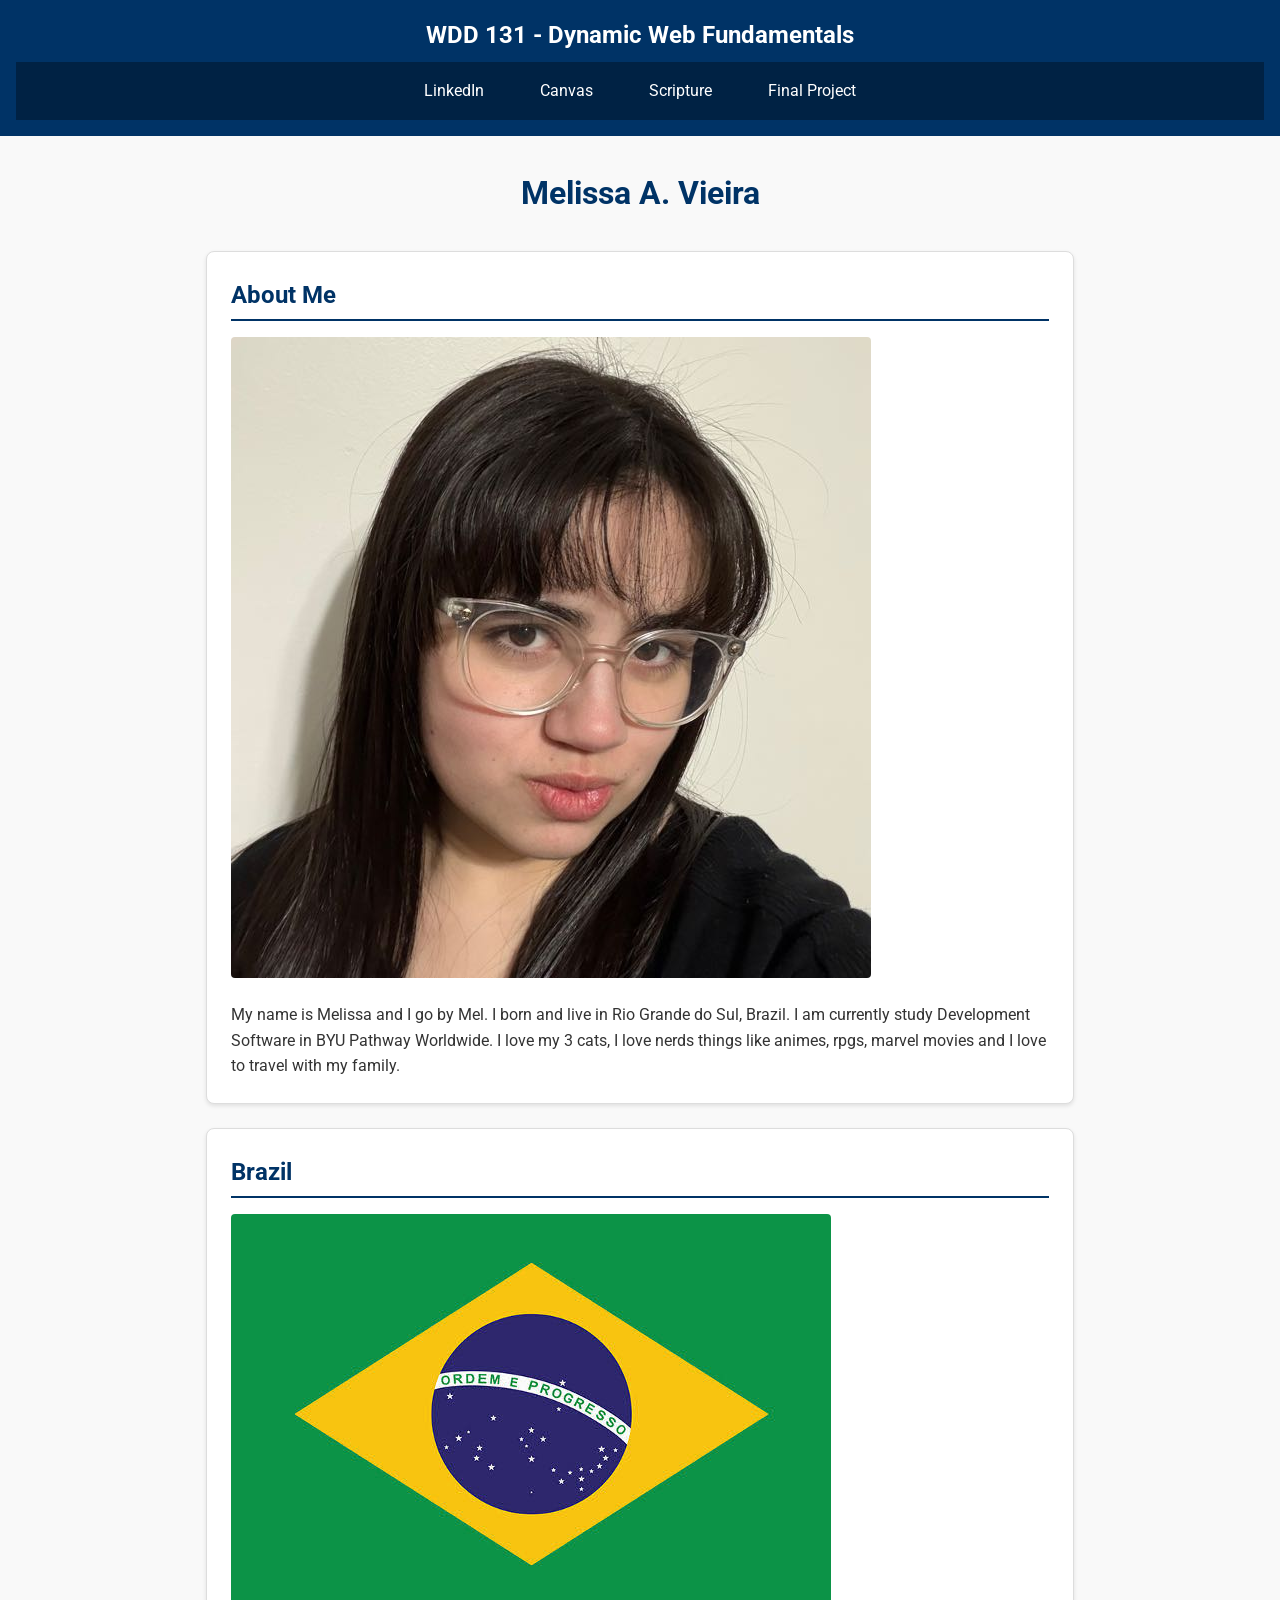
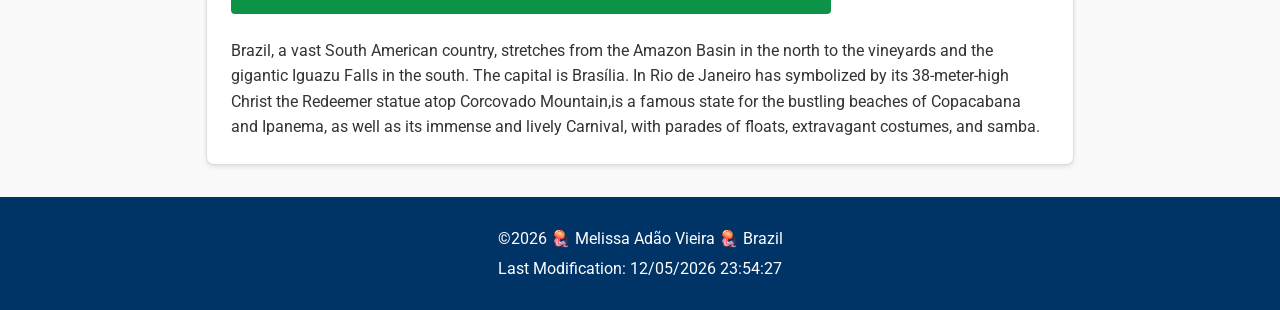
==== index.html @ 9e653934 "Commit limpo wdd131" ====
<!DOCTYPE html>
<html lang="en">
<head>
    <meta charset="UTF-8">
    <meta name="viewport" content="width=device-width, initial-scale=1.0">
    <title>WDD131 - Dynamic Web Fundamentals - Melissa A. Vieira</title>
    <meta name ="description" content="This is a HTML document of the class WDD131 - Dynamic Web Fundamentals made by Melissa A. Vieira.">
    <meta name="author" content="Melissa A. Vieira">
    <link rel="preconnect" href="https://fonts.googleapis.com">
    <link rel="preconnect" href="https://fonts.gstatic.com" crossorigin>
    <link href="https://fonts.googleapis.com/css2?family=Roboto:wght@400;700&display=swap" rel="stylesheet">
    <link rel="stylesheet" href="styles/base.css">
    <script src="scripts/getdates.js" defer></script>
</head>
<body>
    <header>
        <span id="course-title" >WDD 131 - Dynamic Web Fundamentals</span>
        <nav>
            <a href="https://linkedin.com" target="_blank">LinkedIn</a>
            <a href="https://byupw.instructure.com/" target="_blank">Canvas</a>
            <a href="https://www.churchofjesuschrist.org/study/scriptures/bofm/2-ne/28?lang=eng#:~:text=30%20For%20behold,which%20they%20have." target="_blank">Scripture</a>
            <a href="#" target="_blank">Final Project</a>
        </nav>
    </header>
    <main>
        <h1> Melissa A. Vieira</h1>
            <div class="card">
                <h2>About Me</h2>
                <img src="images/melissa.jpeg" alt="Profile Melissa">
                <p> My name is Melissa and I go by Mel. I born and live in Rio Grande do Sul, Brazil. I am currently study Development Software in BYU Pathway Worldwide. I love my 3 cats, I love nerds things like animes, rpgs, marvel movies and I love to travel with my family. </p>
            </div>
             <div class="card">
                <h2>Brazil</h2>
                <img src="images/brazil.jpeg" alt="Country Melissa">
                <p>Brazil, a vast South American country, stretches from the Amazon Basin in the north to the vineyards and the gigantic Iguazu Falls in the south. The capital is Brasília. In Rio de Janeiro has symbolized by its 38-meter-high Christ the Redeemer statue atop Corcovado Mountain,is a famous state for the bustling beaches of Copacabana and Ipanema, as well as its immense and lively Carnival, with parades of floats, extravagant costumes, and samba.</p>
            </div>
    </main>
    <footer>
        <p>©<span id="currentyear"></span> 🪼 Melissa Adão Vieira 🪼 Brazil </p>
        <p id="lastModified"></p>
    </footer>
</body>
</html>
---- styles/base.css ----
* {
    box-sizing: border-box;
    margin: 0;
    padding: 0;
}

body {
    font-family: 'Roboto', sans-serif;
    color: #333;
    background-color: #f9f9f9;
    line-height: 1.6;
}

header {
    background-color: #003366;
    color: #fff;
    padding: 1rem;
    text-align: center;
}

#course-title {
    display: block;
    font-size: 1.5rem;
    font-weight: 700;
    margin-bottom: 0.5rem;
}

nav {
    display: flex;
    justify-content: center;
    background-color: #002244;
    padding: 0.5rem;
    gap: 1.5rem;
}

nav a {
    color: #ffffff;
    text-decoration: none;
    padding: 0.5rem 1rem;
    border-radius: 4px;
    transition: background-color 0.3s ease;
}

nav a:hover {
    background-color: #004080;
    text-decoration: underline;
}

/* Main Layout - CSS Grid */
main {
    max-width: 900px;
    margin: 2rem auto;
    padding: 0 1rem;
}

main h1 {
    text-align: center;
    margin-bottom: 2rem;
    color: #003366;
}

.card {
    background-color: #ffffff;
    border: 1px solid #ddd;
    border-radius: 8px;
    padding: 1.5rem;
    margin-bottom: 1.5rem;
    box-shadow: 0 2px 4px rgba(0,0,0,0.1);
}

.card h2 {
    margin-bottom: 1rem;
    color: #003366;
    border-bottom: 2px solid #003366;
    padding-bottom: 0.3rem;
}

.card img {
    max-width: 100%;
    height: auto;
    border-radius: 4px;
    margin-bottom: 1rem;
}

/* Footer */
footer {
    background-color: #003366;
    color: #fff;
    text-align: center;
    padding: 1.5rem;
    margin-top: 2rem;
}

footer p {
    margin: 0.3rem 0;
}
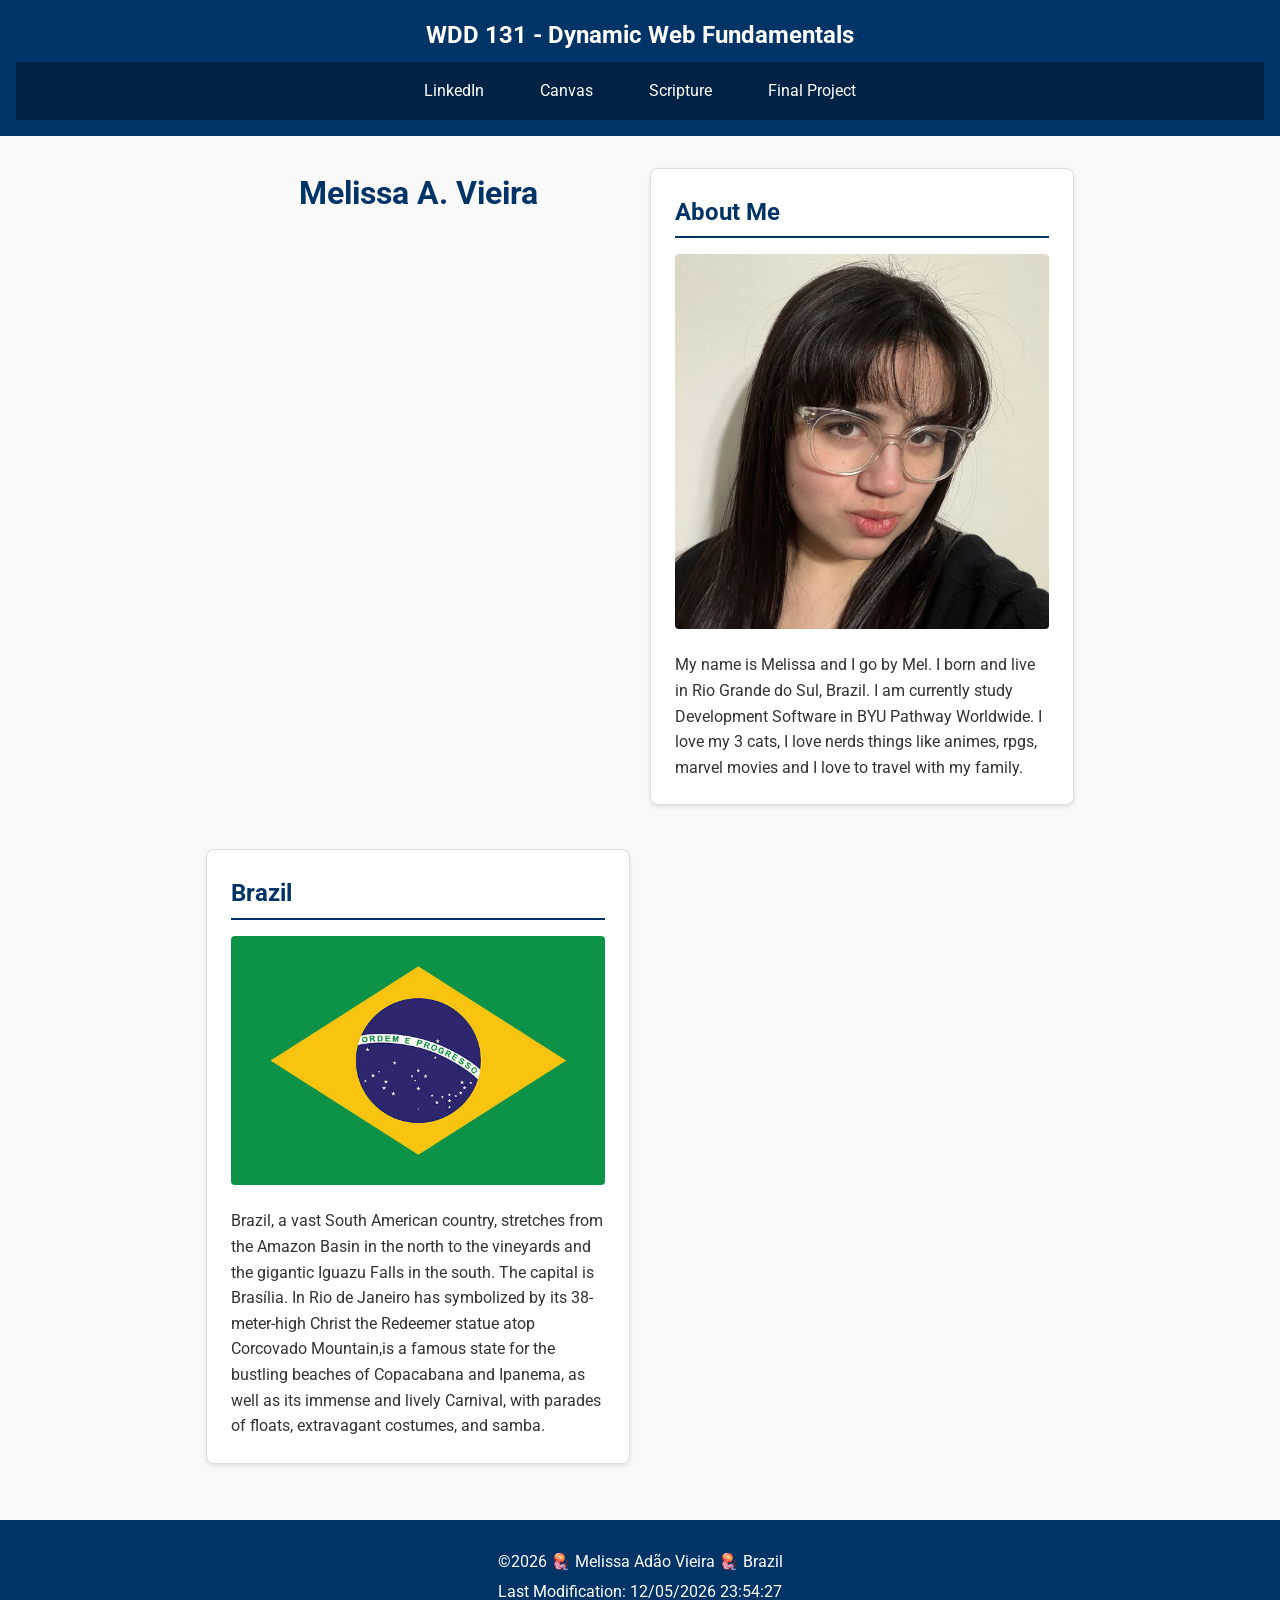
==== commit 5e7eb2c5: "Ajusta meta description, seções card e css grid" ====
--- a/index.html
+++ b/index.html
@@ -4,7 +4,7 @@
     <meta charset="UTF-8">
     <meta name="viewport" content="width=device-width, initial-scale=1.0">
     <title>WDD131 - Dynamic Web Fundamentals - Melissa A. Vieira</title>
-    <meta name ="description" content="This is a HTML document of the class WDD131 - Dynamic Web Fundamentals made by Melissa A. Vieira.">
+    <meta name="description" content="Melissa Vieira - WDD131 Dynamic Web Fundamentals course homepage showcasing web development projects and dynamic features.">
     <meta name="author" content="Melissa A. Vieira">
     <link rel="preconnect" href="https://fonts.googleapis.com">
     <link rel="preconnect" href="https://fonts.gstatic.com" crossorigin>
@@ -24,16 +24,16 @@
     </header>
     <main>
         <h1> Melissa A. Vieira</h1>
-            <div class="card">
+            <section class="card">
                 <h2>About Me</h2>
                 <img src="images/melissa.jpeg" alt="Profile Melissa">
                 <p> My name is Melissa and I go by Mel. I born and live in Rio Grande do Sul, Brazil. I am currently study Development Software in BYU Pathway Worldwide. I love my 3 cats, I love nerds things like animes, rpgs, marvel movies and I love to travel with my family. </p>
-            </div>
-             <div class="card">
+            </section>
+             <section class="card">
                 <h2>Brazil</h2>
                 <img src="images/brazil.jpeg" alt="Country Melissa">
                 <p>Brazil, a vast South American country, stretches from the Amazon Basin in the north to the vineyards and the gigantic Iguazu Falls in the south. The capital is Brasília. In Rio de Janeiro has symbolized by its 38-meter-high Christ the Redeemer statue atop Corcovado Mountain,is a famous state for the bustling beaches of Copacabana and Ipanema, as well as its immense and lively Carnival, with parades of floats, extravagant costumes, and samba.</p>
-            </div>
+             </section>
     </main>
     <footer>
         <p>©<span id="currentyear"></span> 🪼 Melissa Adão Vieira 🪼 Brazil </p>
--- a/styles/base.css
+++ b/styles/base.css
@@ -46,11 +46,13 @@
     text-decoration: underline;
 }
 
-/* Main Layout - CSS Grid */
 main {
     max-width: 900px;
     margin: 2rem auto;
     padding: 0 1rem;
+    display: grid;
+    grid-template-columns: 1fr 1fr; /* Divide em duas colunas */
+    gap: 20px;
 }
 
 main h1 {
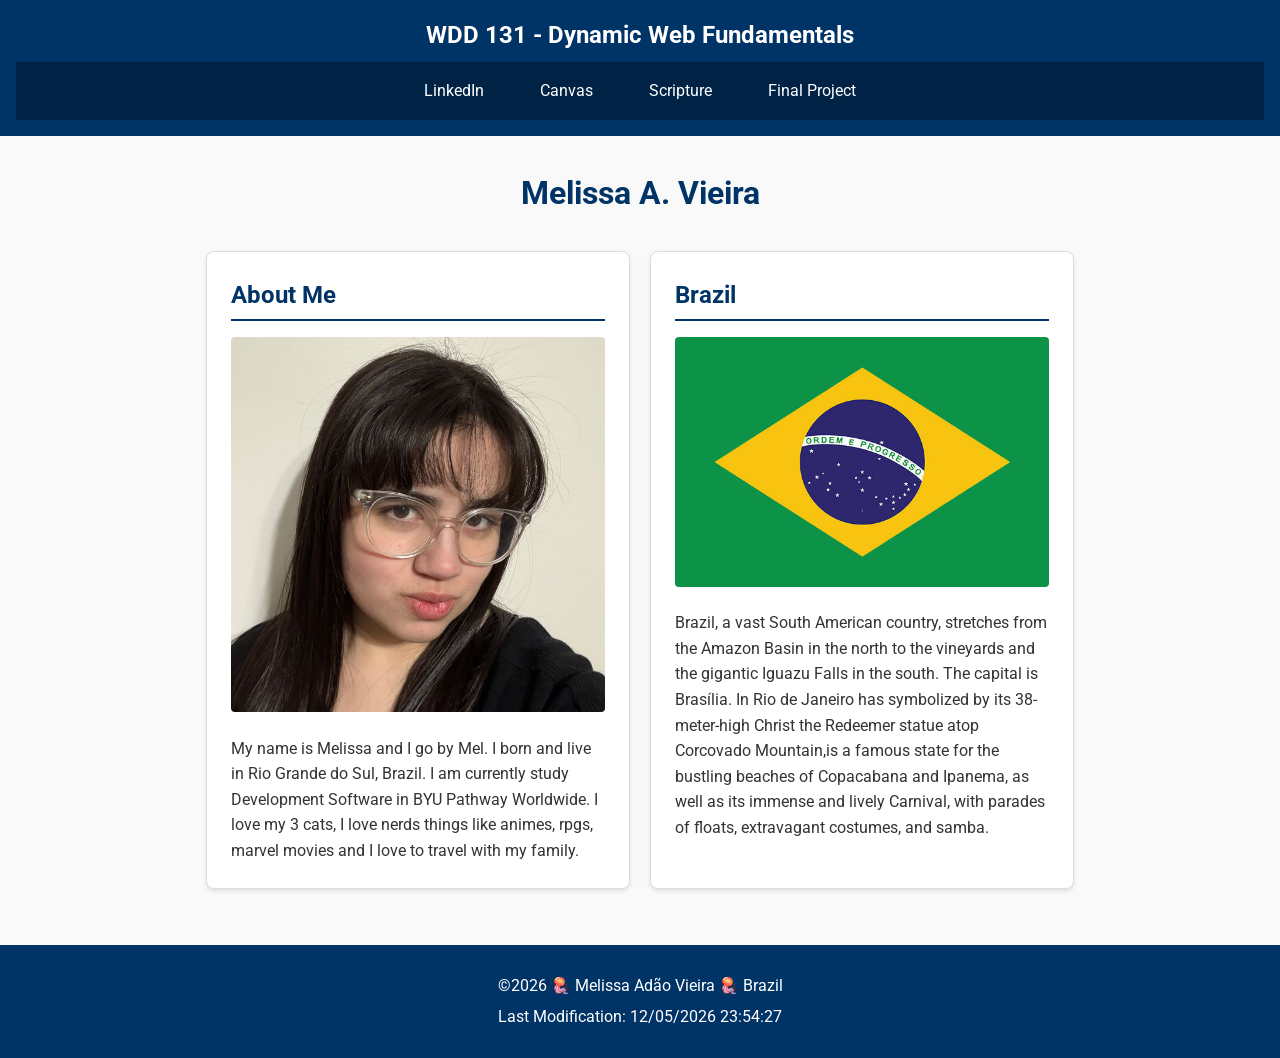
==== commit 8f3e9ea5: "Fix grid layout and card positioning" ====
--- a/index.html
+++ b/index.html
@@ -23,17 +23,19 @@
         </nav>
     </header>
     <main>
-        <h1> Melissa A. Vieira</h1>
-            <section class="card">
-                <h2>About Me</h2>
-                <img src="images/melissa.jpeg" alt="Profile Melissa">
-                <p> My name is Melissa and I go by Mel. I born and live in Rio Grande do Sul, Brazil. I am currently study Development Software in BYU Pathway Worldwide. I love my 3 cats, I love nerds things like animes, rpgs, marvel movies and I love to travel with my family. </p>
-            </section>
-             <section class="card">
-                <h2>Brazil</h2>
-                <img src="images/brazil.jpeg" alt="Country Melissa">
-                <p>Brazil, a vast South American country, stretches from the Amazon Basin in the north to the vineyards and the gigantic Iguazu Falls in the south. The capital is Brasília. In Rio de Janeiro has symbolized by its 38-meter-high Christ the Redeemer statue atop Corcovado Mountain,is a famous state for the bustling beaches of Copacabana and Ipanema, as well as its immense and lively Carnival, with parades of floats, extravagant costumes, and samba.</p>
-             </section>
+        <h1 class="main-title"> Melissa A. Vieira</h1>
+            <div class="card-grid">
+                <section class="card">
+                    <h2>About Me</h2>
+                    <img src="images/melissa.jpeg" alt="Profile Melissa">
+                    <p> My name is Melissa and I go by Mel. I born and live in Rio Grande do Sul, Brazil. I am currently study Development Software in BYU Pathway Worldwide. I love my 3 cats, I love nerds things like animes, rpgs, marvel movies and I love to travel with my family. </p>
+                </section>
+                <section class="card">
+                    <h2>Brazil</h2>
+                    <img src="images/brazil.jpeg" alt="Country Melissa">
+                    <p>Brazil, a vast South American country, stretches from the Amazon Basin in the north to the vineyards and the gigantic Iguazu Falls in the south. The capital is Brasília. In Rio de Janeiro has symbolized by its 38-meter-high Christ the Redeemer statue atop Corcovado Mountain,is a famous state for the bustling beaches of Copacabana and Ipanema, as well as its immense and lively Carnival, with parades of floats, extravagant costumes, and samba.</p>
+                </section>
+            </div>
     </main>
     <footer>
         <p>©<span id="currentyear"></span> 🪼 Melissa Adão Vieira 🪼 Brazil </p>
--- a/styles/base.css
+++ b/styles/base.css
@@ -50,9 +50,6 @@
     max-width: 900px;
     margin: 2rem auto;
     padding: 0 1rem;
-    display: grid;
-    grid-template-columns: 1fr 1fr; /* Divide em duas colunas */
-    gap: 20px;
 }
 
 main h1 {
@@ -76,6 +73,11 @@
     border-bottom: 2px solid #003366;
     padding-bottom: 0.3rem;
 }
+.card-grid {
+    display: grid;
+    grid-template-columns: 1fr 1fr;
+    gap: 20px;
+}
 
 .card img {
     max-width: 100%;
@@ -84,7 +86,6 @@
     margin-bottom: 1rem;
 }
 
-/* Footer */
 footer {
     background-color: #003366;
     color: #fff;
